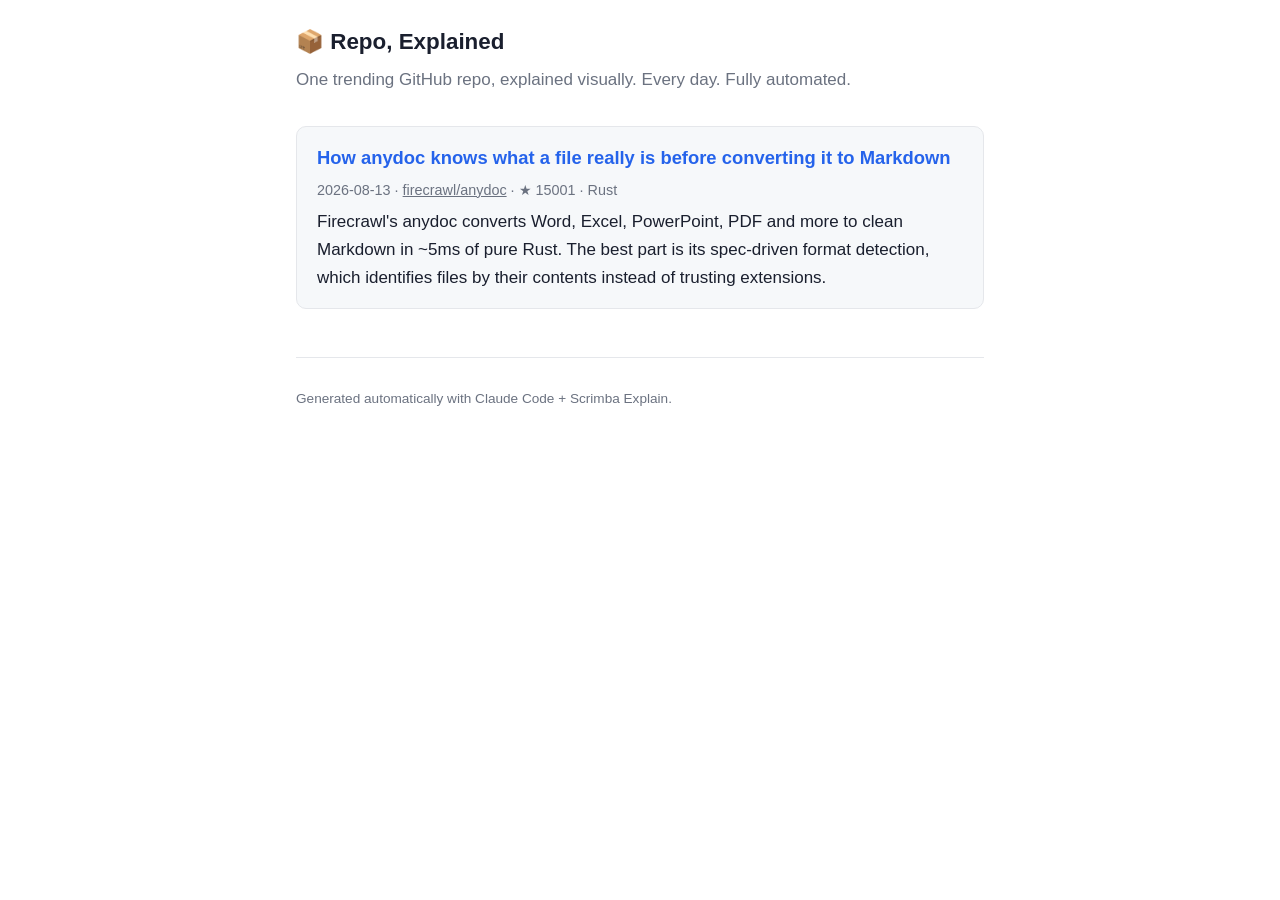
==== docs/index.html @ 0ccd44a1 "Trim controls mask to 52px Co-Authored-By: Claude Fable 5 <noreply@anthropic.com>" ====
<!doctype html>
<html lang="en">
<head>
<meta charset="utf-8">
<meta name="viewport" content="width=device-width, initial-scale=1">
<title>Repo, Explained</title>
<meta name="description" content="One trending GitHub repo, explained visually. Every day. Fully automated.">
<link rel="stylesheet" href="style.css?v=28770ce4">
<link rel="icon" href="data:image/svg+xml,<svg xmlns=%22http://www.w3.org/2000/svg%22 viewBox=%220 0 100 100%22><text y=%22.9em%22 font-size=%2290%22>📦</text></svg>">
</head>
<body>
<header>
  <a class="brand" href="index.html">📦 Repo, Explained</a>
  <p class="tagline">One trending GitHub repo, explained visually. Every day. Fully automated.</p>
</header>
<main>
<article class="card">
  <h2><a href="p/2026-08-13-anydoc.html">How anydoc knows what a file really is before converting it to Markdown</a></h2>
  <p class="meta">2026-08-13 · <a href="https://github.com/firecrawl/anydoc">firecrawl/anydoc</a> · ★ 15001 · Rust</p>
  <p>Firecrawl&#x27;s anydoc converts Word, Excel, PowerPoint, PDF and more to clean Markdown in ~5ms of pure Rust. The best part is its spec-driven format detection, which identifies files by their contents instead of trusting extensions.</p>
</article>
</main>
<footer>
  <!-- AD SLOT: paste your EthicalAds / Carbon snippet here -->
  <p>Generated automatically with Claude Code + Scrimba Explain.</p>
</footer>
</body>
</html>
---- docs/style.css ----
:root {
  --bg: #ffffff; --fg: #1a1f2e; --muted: #6b7280; --accent: #2563eb;
  --card: #f6f8fa; --border: #e5e7eb;
}
@media (prefers-color-scheme: dark) {
  :root { --bg: #0d1117; --fg: #e6edf3; --muted: #8b949e; --accent: #58a6ff;
          --card: #161b22; --border: #30363d; }
}
* { box-sizing: border-box; }
body {
  margin: 0 auto; max-width: 720px; padding: 1.5rem 1rem 3rem;
  background: var(--bg); color: var(--fg);
  font: 17px/1.65 -apple-system, BlinkMacSystemFont, "Segoe UI", Roboto, sans-serif;
}
header { margin-bottom: 2rem; }
.brand { font-size: 1.4rem; font-weight: 700; color: var(--fg); text-decoration: none; }
.tagline { color: var(--muted); margin: .3rem 0 0; }
a { color: var(--accent); }
h1 { line-height: 1.25; }
.meta { color: var(--muted); font-size: .9rem; }
.meta a { color: var(--muted); }
.card { background: var(--card); border: 1px solid var(--border);
        border-radius: 10px; padding: 1rem 1.25rem; margin-bottom: 1rem; }
.card h2 { margin: 0 0 .25rem; font-size: 1.15rem; }
.card h2 a { text-decoration: none; }
.card p { margin: .35rem 0 0; }
.explainer-embed { position: relative; width: 100%; aspect-ratio: 16 / 10;
                   border: 1px solid var(--border); border-radius: 10px;
                   overflow: hidden; margin: 1.25rem 0; background: #0d1526; }
.explainer-embed iframe { position: absolute; inset: 0; width: 100%;
                          height: 100%; border: 0; }
/* Scrimba's player has no hide-controls option, so on hover-capable devices
   we mask its control bar and reveal it while the player is hovered. */
@media (hover: hover) {
  .explainer-embed .controls-cover { position: absolute; left: 0; right: 0;
      bottom: 0; height: 52px; background: #16181d; pointer-events: none;
      opacity: 1; transition: opacity .25s ease; }
  .explainer-embed:hover .controls-cover { opacity: 0; }
}
.explainer-fallback { font-size: .88rem; color: var(--muted); margin-top: -.5rem; }
pre { background: var(--card); border: 1px solid var(--border); border-radius: 8px;
      padding: 1rem; overflow-x: auto; font-size: .85rem; }
code { font-family: ui-monospace, SFMono-Regular, Menlo, monospace; }
img { max-width: 100%; }
footer { margin-top: 3rem; color: var(--muted); font-size: .85rem;
         border-top: 1px solid var(--border); padding-top: 1rem; }
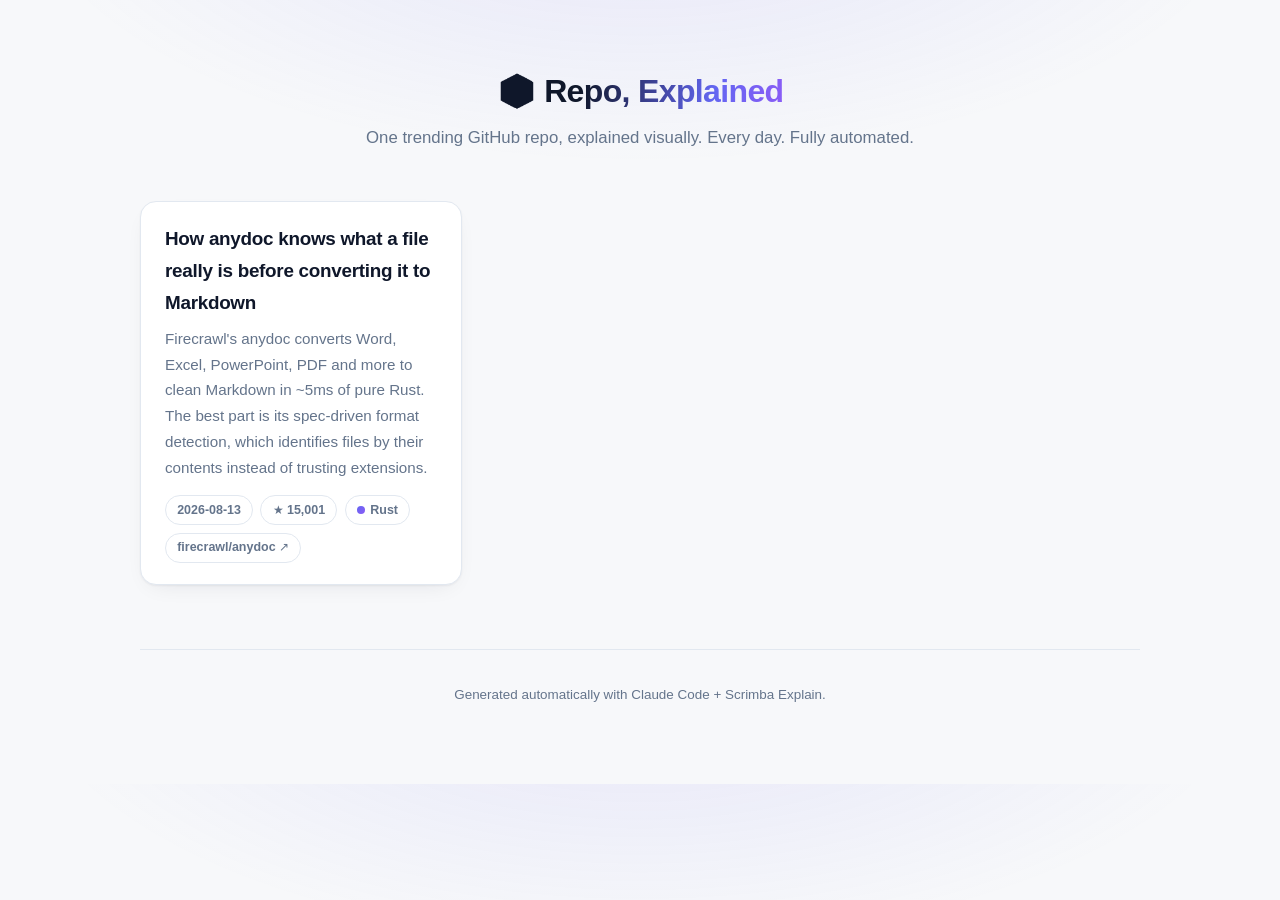
==== commit dc1fbfdd: "Modern design pass: refined palette, pills, card grid homepage, glow hero Co-Authored-By: Claude Fab" ====
--- a/docs/index.html
+++ b/docs/index.html
@@ -5,20 +5,22 @@
 <meta name="viewport" content="width=device-width, initial-scale=1">
 <title>Repo, Explained</title>
 <meta name="description" content="One trending GitHub repo, explained visually. Every day. Fully automated.">
-<link rel="stylesheet" href="style.css?v=28770ce4">
+<link rel="stylesheet" href="style.css?v=6ebbf9d7">
 <link rel="icon" href="data:image/svg+xml,<svg xmlns=%22http://www.w3.org/2000/svg%22 viewBox=%220 0 100 100%22><text y=%22.9em%22 font-size=%2290%22>📦</text></svg>">
 </head>
-<body>
+<body class="home">
 <header>
   <a class="brand" href="index.html">📦 Repo, Explained</a>
   <p class="tagline">One trending GitHub repo, explained visually. Every day. Fully automated.</p>
 </header>
 <main>
+<div class="cards">
 <article class="card">
   <h2><a href="p/2026-08-13-anydoc.html">How anydoc knows what a file really is before converting it to Markdown</a></h2>
-  <p class="meta">2026-08-13 · <a href="https://github.com/firecrawl/anydoc">firecrawl/anydoc</a> · ★ 15001 · Rust</p>
-  <p>Firecrawl&#x27;s anydoc converts Word, Excel, PowerPoint, PDF and more to clean Markdown in ~5ms of pure Rust. The best part is its spec-driven format detection, which identifies files by their contents instead of trusting extensions.</p>
+  <p class="summary">Firecrawl&#x27;s anydoc converts Word, Excel, PowerPoint, PDF and more to clean Markdown in ~5ms of pure Rust. The best part is its spec-driven format detection, which identifies files by their contents instead of trusting extensions.</p>
+  <div class="pills"><span class="pill">2026-08-13</span><span class="pill">★ 15,001</span><span class="pill"><span class="dot"></span>Rust</span><a class="pill" href="https://github.com/firecrawl/anydoc" target="_blank" rel="noopener">firecrawl/anydoc ↗</a></div>
 </article>
+</div>
 </main>
 <footer>
   <!-- AD SLOT: paste your EthicalAds / Carbon snippet here -->
--- a/docs/style.css
+++ b/docs/style.css
@@ -1,32 +1,78 @@
 :root {
-  --bg: #ffffff; --fg: #1a1f2e; --muted: #6b7280; --accent: #2563eb;
-  --card: #f6f8fa; --border: #e5e7eb;
+  --bg: #f7f8fa; --fg: #0f172a; --muted: #64748b;
+  --accent: #6366f1; --accent-2: #8b5cf6;
+  --card: #ffffff; --border: #e2e8f0; --code: #f1f5f9;
+  --shadow: 0 1px 2px rgba(15, 23, 42, .05), 0 8px 24px -12px rgba(15, 23, 42, .12);
 }
 @media (prefers-color-scheme: dark) {
-  :root { --bg: #0d1117; --fg: #e6edf3; --muted: #8b949e; --accent: #58a6ff;
-          --card: #161b22; --border: #30363d; }
+  :root { --bg: #0a0c12; --fg: #e7ecf3; --muted: #8fa0b5;
+          --accent: #818cf8; --accent-2: #a78bfa;
+          --card: #12151d; --border: #242a3a; --code: #0e1118;
+          --shadow: 0 1px 2px rgba(0, 0, 0, .4), 0 12px 32px -12px rgba(0, 0, 0, .55); }
 }
 * { box-sizing: border-box; }
+html { scroll-behavior: smooth; }
 body {
-  margin: 0 auto; max-width: 720px; padding: 1.5rem 1rem 3rem;
-  background: var(--bg); color: var(--fg);
-  font: 17px/1.65 -apple-system, BlinkMacSystemFont, "Segoe UI", Roboto, sans-serif;
+  margin: 0 auto; max-width: 720px; padding: 2.5rem 1.25rem 4rem;
+  color: var(--fg);
+  background:
+    radial-gradient(56rem 26rem at 50% -8rem,
+      color-mix(in oklab, var(--accent) 13%, transparent), transparent 70%),
+    var(--bg);
+  font: 16.5px/1.7 -apple-system, BlinkMacSystemFont, "Segoe UI", Roboto,
+    "Helvetica Neue", sans-serif;
+  -webkit-font-smoothing: antialiased;
 }
-header { margin-bottom: 2rem; }
-.brand { font-size: 1.4rem; font-weight: 700; color: var(--fg); text-decoration: none; }
-.tagline { color: var(--muted); margin: .3rem 0 0; }
-a { color: var(--accent); }
-h1 { line-height: 1.25; }
-.meta { color: var(--muted); font-size: .9rem; }
-.meta a { color: var(--muted); }
-.card { background: var(--card); border: 1px solid var(--border);
-        border-radius: 10px; padding: 1rem 1.25rem; margin-bottom: 1rem; }
-.card h2 { margin: 0 0 .25rem; font-size: 1.15rem; }
-.card h2 a { text-decoration: none; }
-.card p { margin: .35rem 0 0; }
-.explainer-embed { position: relative; width: 100%; aspect-ratio: 16 / 10;
-                   border: 1px solid var(--border); border-radius: 10px;
-                   overflow: hidden; margin: 1.25rem 0; background: #0d1526; }
+
+header { margin-bottom: 2.75rem; }
+.brand {
+  display: inline-block; font-size: 1.5rem; font-weight: 800;
+  letter-spacing: -.02em; text-decoration: none;
+  background: linear-gradient(100deg, var(--fg) 30%, var(--accent) 75%, var(--accent-2));
+  -webkit-background-clip: text; background-clip: text; color: transparent;
+}
+.tagline { color: var(--muted); margin: .35rem 0 0; font-size: .95rem; }
+
+a { color: var(--accent); text-decoration-thickness: 1px; text-underline-offset: 3px; }
+
+h1 { font-size: clamp(1.65rem, 4.5vw, 2.25rem); line-height: 1.2;
+     letter-spacing: -.025em; font-weight: 800; margin: 0 0 .9rem; }
+article h2 { font-size: 1.28rem; letter-spacing: -.015em; font-weight: 700;
+             margin: 2.4rem 0 .7rem; }
+
+.pills { display: flex; flex-wrap: wrap; gap: .45rem; margin: 0 0 1rem; }
+.pill {
+  display: inline-flex; align-items: center; gap: .35rem;
+  font-size: .78rem; font-weight: 550; color: var(--muted);
+  border: 1px solid var(--border); border-radius: 999px;
+  padding: .22rem .7rem; text-decoration: none; background: var(--card);
+  white-space: nowrap;
+}
+a.pill:hover { color: var(--accent); border-color: var(--accent); }
+.pill .dot { width: .5rem; height: .5rem; border-radius: 50%;
+             background: linear-gradient(135deg, var(--accent), var(--accent-2)); }
+
+/* index cards */
+.card {
+  background: var(--card); border: 1px solid var(--border);
+  border-radius: 16px; padding: 1.35rem 1.5rem; margin-bottom: 1.1rem;
+  box-shadow: var(--shadow);
+  transition: transform .18s ease, border-color .18s ease;
+}
+.card:hover { transform: translateY(-2px); border-color: var(--accent); }
+.card h2 { margin: 0 0 .4rem; font-size: 1.18rem; letter-spacing: -.015em; }
+.card h2 a { text-decoration: none; color: var(--fg); }
+.card h2 a:hover { color: var(--accent); }
+.card .summary { margin: 0 0 .9rem; color: var(--muted); font-size: .95rem; }
+.card .pills { margin: 0; }
+
+/* explainer player: breaks out of the text column, capped at 1000px */
+.explainer-embed { position: relative; width: min(94vw, 1000px);
+                   aspect-ratio: 16 / 10;
+                   border: 1px solid var(--border); border-radius: 16px;
+                   overflow: hidden; background: #0d1526;
+                   box-shadow: var(--shadow);
+                   margin: 1.5rem calc((100% - min(94vw, 1000px)) / 2); }
 .explainer-embed iframe { position: absolute; inset: 0; width: 100%;
                           height: 100%; border: 0; }
 /* Scrimba's player has no hide-controls option, so on hover-capable devices
@@ -37,10 +83,32 @@
       opacity: 1; transition: opacity .25s ease; }
   .explainer-embed:hover .controls-cover { opacity: 0; }
 }
-.explainer-fallback { font-size: .88rem; color: var(--muted); margin-top: -.5rem; }
-pre { background: var(--card); border: 1px solid var(--border); border-radius: 8px;
-      padding: 1rem; overflow-x: auto; font-size: .85rem; }
-code { font-family: ui-monospace, SFMono-Regular, Menlo, monospace; }
-img { max-width: 100%; }
-footer { margin-top: 3rem; color: var(--muted); font-size: .85rem;
-         border-top: 1px solid var(--border); padding-top: 1rem; }
+.explainer-fallback { text-align: center; font-size: .85rem;
+                      color: var(--muted); margin: -.4rem 0 2rem; }
+.explainer-fallback a { color: var(--muted); }
+.explainer-fallback a:hover { color: var(--accent); }
+
+pre { background: var(--code); border: 1px solid var(--border);
+      border-radius: 12px; padding: 1.1rem 1.25rem; overflow-x: auto;
+      font-size: .84rem; line-height: 1.6; }
+code { font-family: ui-monospace, SFMono-Regular, Menlo, Consolas, monospace; }
+p code, li code { background: var(--code); border: 1px solid var(--border);
+                  border-radius: 5px; padding: .1rem .35rem; font-size: .85em; }
+img { max-width: 100%; border-radius: 12px; }
+
+.back { display: inline-block; margin-top: 2.5rem; font-size: .9rem;
+        text-decoration: none; }
+
+footer { margin-top: 4rem; color: var(--muted); font-size: .84rem;
+         border-top: 1px solid var(--border); padding-top: 1.25rem; }
+
+/* homepage: centered hero + responsive card grid */
+body.home { max-width: 1040px; }
+.home header { text-align: center; margin: 1.5rem 0 3rem; }
+.home .brand { font-size: 2rem; }
+.home .tagline { font-size: 1.05rem; }
+.cards { display: grid; grid-template-columns: repeat(auto-fill, minmax(300px, 1fr));
+         gap: 1.1rem; }
+.cards .card { margin-bottom: 0; display: flex; flex-direction: column; }
+.cards .card .pills { margin-top: auto; }
+.home footer { text-align: center; }
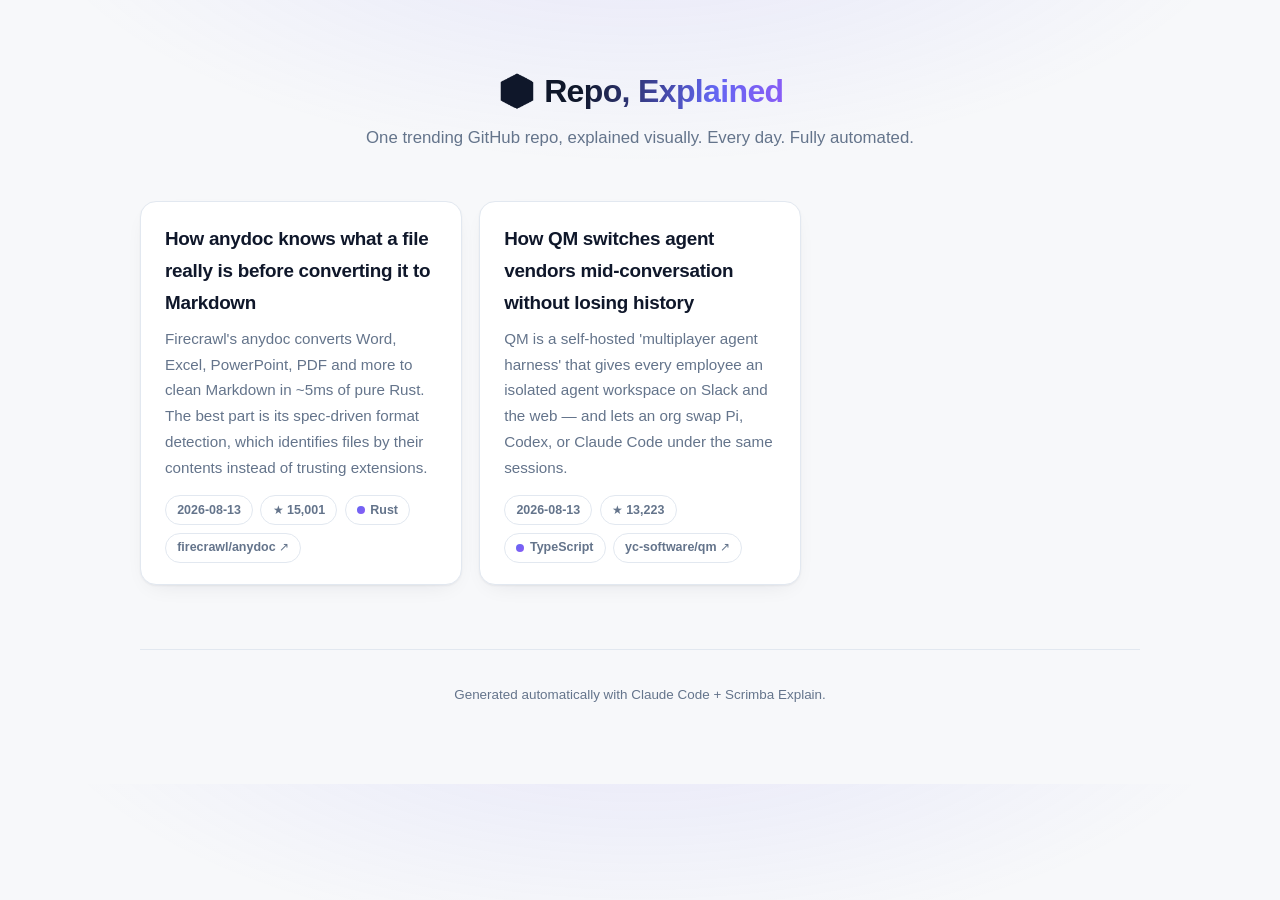
==== commit a05d934b: "post: 2026-08-13" ====
--- a/docs/index.html
+++ b/docs/index.html
@@ -20,6 +20,11 @@
   <p class="summary">Firecrawl&#x27;s anydoc converts Word, Excel, PowerPoint, PDF and more to clean Markdown in ~5ms of pure Rust. The best part is its spec-driven format detection, which identifies files by their contents instead of trusting extensions.</p>
   <div class="pills"><span class="pill">2026-08-13</span><span class="pill">★ 15,001</span><span class="pill"><span class="dot"></span>Rust</span><a class="pill" href="https://github.com/firecrawl/anydoc" target="_blank" rel="noopener">firecrawl/anydoc ↗</a></div>
 </article>
+<article class="card">
+  <h2><a href="p/2026-08-13-qm.html">How QM switches agent vendors mid-conversation without losing history</a></h2>
+  <p class="summary">QM is a self-hosted &#x27;multiplayer agent harness&#x27; that gives every employee an isolated agent workspace on Slack and the web — and lets an org swap Pi, Codex, or Claude Code under the same sessions.</p>
+  <div class="pills"><span class="pill">2026-08-13</span><span class="pill">★ 13,223</span><span class="pill"><span class="dot"></span>TypeScript</span><a class="pill" href="https://github.com/yc-software/qm" target="_blank" rel="noopener">yc-software/qm ↗</a></div>
+</article>
 </div>
 </main>
 <footer>
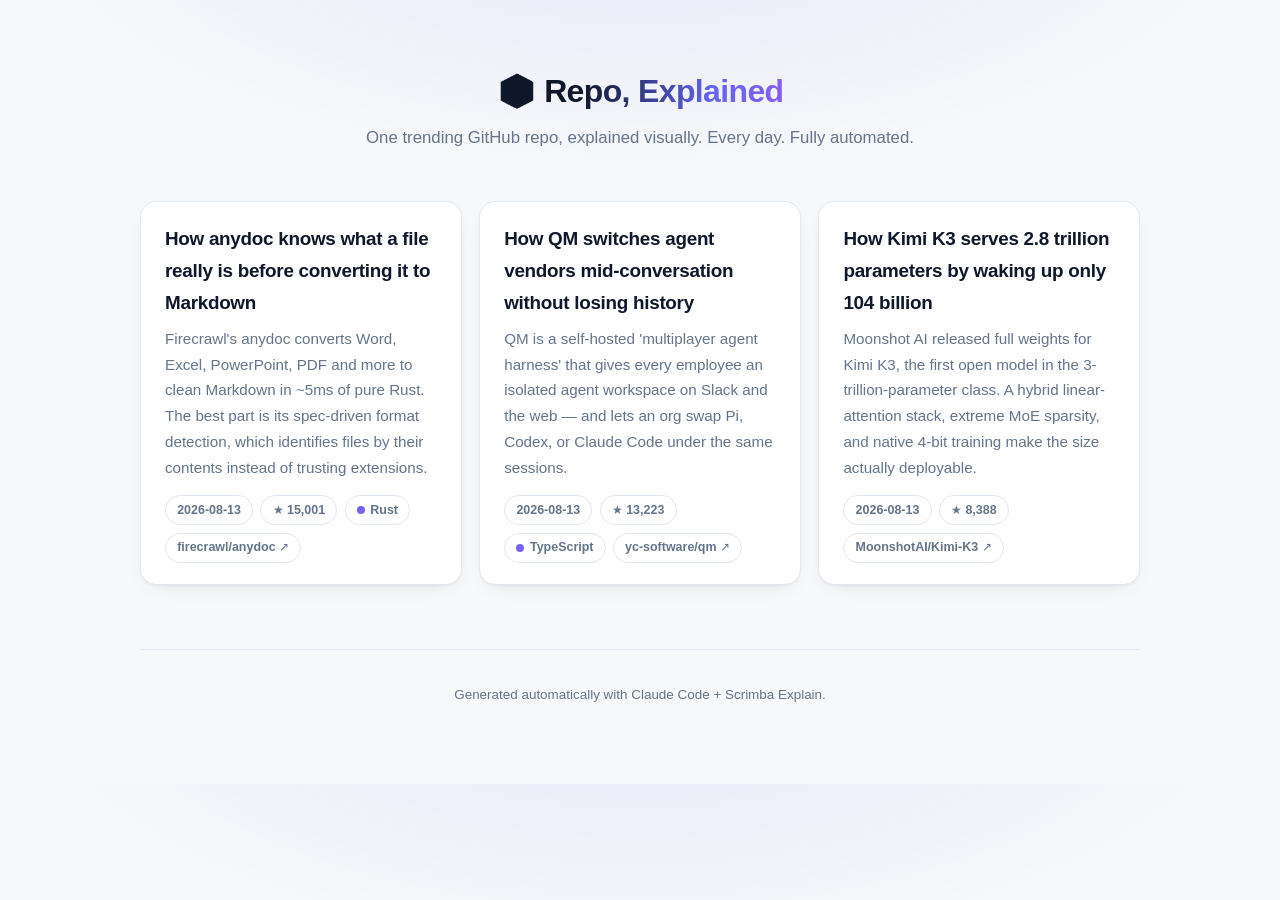
==== commit 5144a1e0: "post: 2026-08-13" ====
--- a/docs/index.html
+++ b/docs/index.html
@@ -5,6 +5,13 @@
 <meta name="viewport" content="width=device-width, initial-scale=1">
 <title>Repo, Explained</title>
 <meta name="description" content="One trending GitHub repo, explained visually. Every day. Fully automated.">
+<meta property="og:title" content="Repo, Explained">
+<meta property="og:description" content="One trending GitHub repo, explained visually. Every day. Fully automated.">
+<meta property="og:url" content="https://ibrhmvk.github.io/trending-explained/">
+<meta property="og:site_name" content="Repo, Explained">
+<meta property="og:type" content="website">
+<meta name="twitter:card" content="summary">
+<link rel="alternate" type="application/rss+xml" title="Repo, Explained" href="feed.xml">
 <link rel="stylesheet" href="style.css?v=6ebbf9d7">
 <link rel="icon" href="data:image/svg+xml,<svg xmlns=%22http://www.w3.org/2000/svg%22 viewBox=%220 0 100 100%22><text y=%22.9em%22 font-size=%2290%22>📦</text></svg>">
 </head>
@@ -25,6 +32,11 @@
   <p class="summary">QM is a self-hosted &#x27;multiplayer agent harness&#x27; that gives every employee an isolated agent workspace on Slack and the web — and lets an org swap Pi, Codex, or Claude Code under the same sessions.</p>
   <div class="pills"><span class="pill">2026-08-13</span><span class="pill">★ 13,223</span><span class="pill"><span class="dot"></span>TypeScript</span><a class="pill" href="https://github.com/yc-software/qm" target="_blank" rel="noopener">yc-software/qm ↗</a></div>
 </article>
+<article class="card">
+  <h2><a href="p/2026-08-13-kimi-k3.html">How Kimi K3 serves 2.8 trillion parameters by waking up only 104 billion</a></h2>
+  <p class="summary">Moonshot AI released full weights for Kimi K3, the first open model in the 3-trillion-parameter class. A hybrid linear-attention stack, extreme MoE sparsity, and native 4-bit training make the size actually deployable.</p>
+  <div class="pills"><span class="pill">2026-08-13</span><span class="pill">★ 8,388</span><a class="pill" href="https://github.com/MoonshotAI/Kimi-K3" target="_blank" rel="noopener">MoonshotAI/Kimi-K3 ↗</a></div>
+</article>
 </div>
 </main>
 <footer>
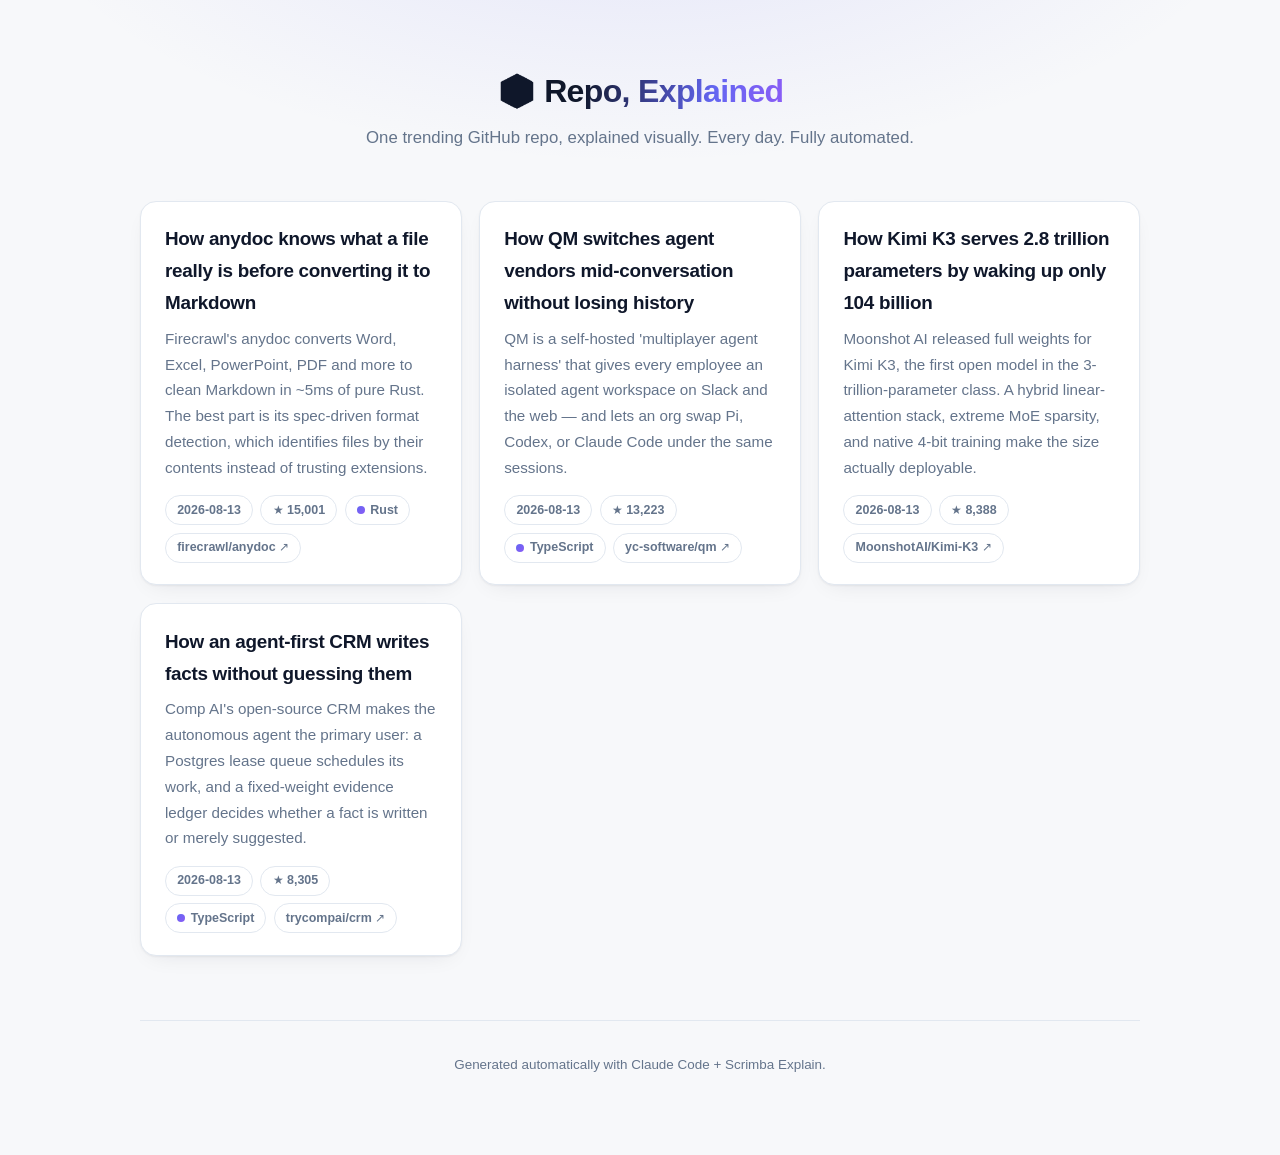
==== commit 4c8894eb: "post: 2026-08-13" ====
--- a/docs/index.html
+++ b/docs/index.html
@@ -37,6 +37,11 @@
   <p class="summary">Moonshot AI released full weights for Kimi K3, the first open model in the 3-trillion-parameter class. A hybrid linear-attention stack, extreme MoE sparsity, and native 4-bit training make the size actually deployable.</p>
   <div class="pills"><span class="pill">2026-08-13</span><span class="pill">★ 8,388</span><a class="pill" href="https://github.com/MoonshotAI/Kimi-K3" target="_blank" rel="noopener">MoonshotAI/Kimi-K3 ↗</a></div>
 </article>
+<article class="card">
+  <h2><a href="p/2026-08-13-crm.html">How an agent-first CRM writes facts without guessing them</a></h2>
+  <p class="summary">Comp AI&#x27;s open-source CRM makes the autonomous agent the primary user: a Postgres lease queue schedules its work, and a fixed-weight evidence ledger decides whether a fact is written or merely suggested.</p>
+  <div class="pills"><span class="pill">2026-08-13</span><span class="pill">★ 8,305</span><span class="pill"><span class="dot"></span>TypeScript</span><a class="pill" href="https://github.com/trycompai/crm" target="_blank" rel="noopener">trycompai/crm ↗</a></div>
+</article>
 </div>
 </main>
 <footer>
